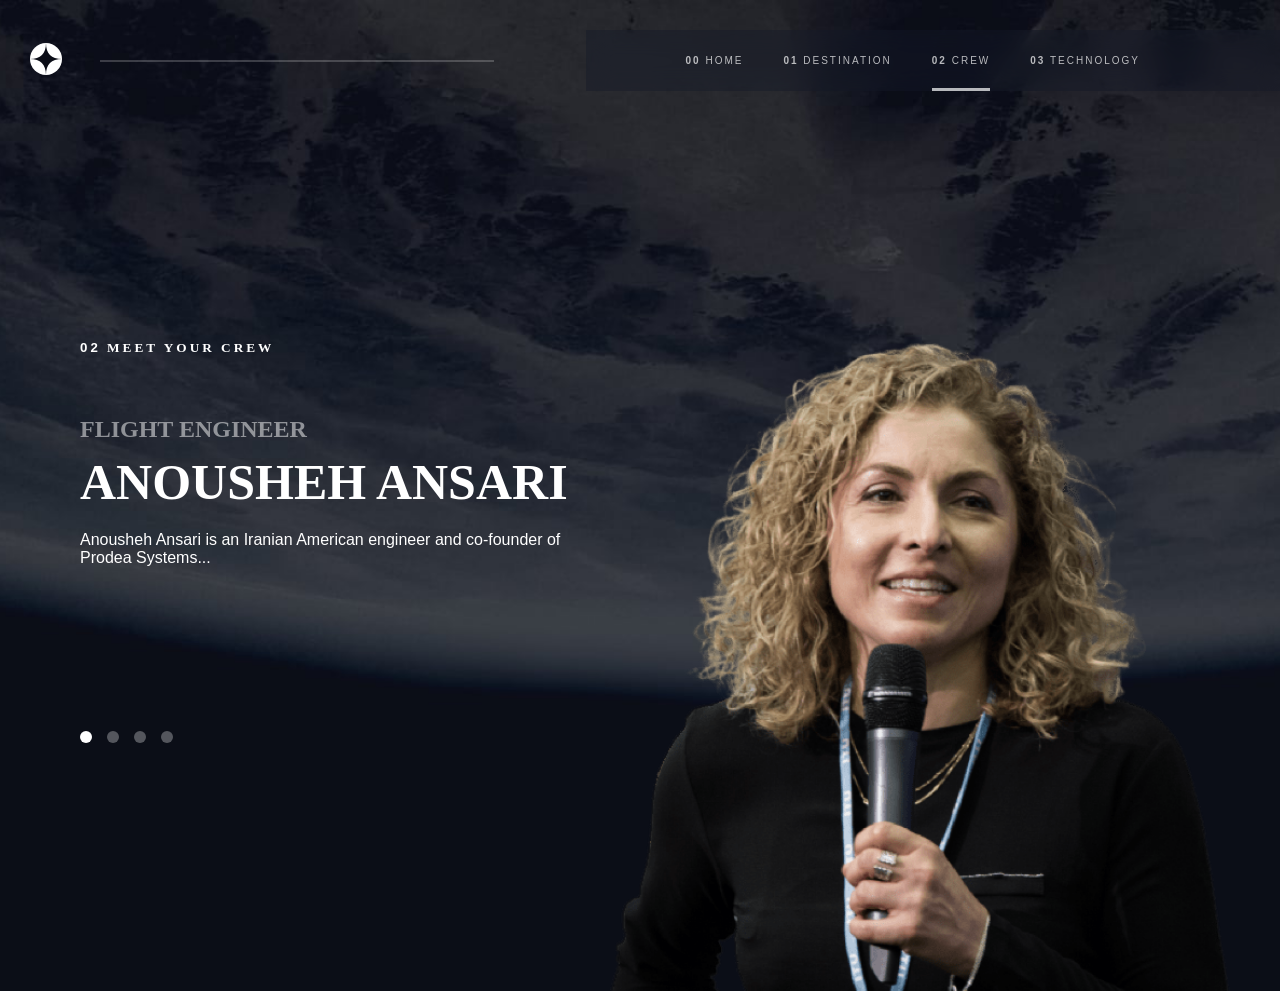
==== crew.html @ 25b7943a "Second Commit" ====
<!DOCTYPE html>
<html lang="en">
<head>
    <meta charset="UTF-8">
    <meta name="viewport" content="width=device-width, initial-scale=1.0">
    <link rel="stylesheet" href="crew.css">
    <title>Crew</title>
</head>
<body>
    <header class="navbar">
    <div class="logo">
        <img src="shared/logo.svg" alt="Logo">
    </div>
    <nav>
      <ul>
        <li><a href="index.html"><span>00</span> HOME</a></li>
        <li><a href="destination.html"><span>01</span> DESTINATION</a></li>
        <li class="active"><a href="crew.html"><span>02</span> CREW</a></li>
        <li><a href="technology.html"><span>03</span> TECHNOLOGY</a></li>
      </ul>
    </nav>
  </header>

     <section class="crew">

  <div class="left">
    <h5><span>02</span> MEET YOUR CREW</h5>

    <h4 id="role">FLIGHT ENGINEER</h4>
    <h1 id="name">ANOUSHEH ANSARI</h1>

    <p id="bio">
      Anousheh Ansari is an Iranian American engineer and co-founder of Prodea Systems...
    </p>

    <div class="dots">
      <span data-crew="0" class="active"></span>
      <span data-crew="1"></span>
      <span data-crew="2"></span>
      <span data-crew="3"></span>
    </div>
  </div>

  <div class="right">
    <img id="crew-img" src="crew/image-anousheh-ansari.png">
  </div>

  </section>
  <script src="crew.js"></script>
</body>
</html>
---- crew.css ----
* {
  margin: 0;
  padding: 0;
  box-sizing: border-box;
  font-family: 'Segoe UI', sans-serif;
}

body {
  background: url('crew/background-crew-desktop.jpg') no-repeat center/cover;
  color: white;
  min-height: 100vh;
}


.navbar {
  position: relative;
  display: flex;
  align-items: center;
  padding-left: 60px;
  margin-top: 30px;
  margin-left: -30px;
}


.navbar::before {
  content: "";
  position: absolute;
  top: 50%;
  left: 130px;
  right: 60%;           
  height: 1px;
  background: rgba(255,255,255,0.4);
  transform: translateY(-50%);
  z-index: 3;
}

.logo {
  position: relative;
  z-index: 2;
}



.logo img {
  width: 32px;
  height: auto;
  margin-right: 40px;
  flex-shrink: 0;   
}



nav {
  margin-left: auto;
  position: relative;
  z-index: 2;
}

nav ul {
  display: flex;
  gap: 40px;
  list-style: none;
  padding: 25px 140px 25px 100px;
  background: rgba(20, 25, 40, 0.4);
  backdrop-filter: blur(12px);
}


nav li {
  font-family: 'Barlow Condensed', sans-serif;
  font-size: 10px;
  letter-spacing: 2px;
  cursor: pointer;
  opacity: 0.7;
}

nav li {
  position: relative;
}


nav li::after {
  content: "";
  position: absolute;
  left: 0;
  bottom: -25px;
  width: 0;
  height: 3px;
  background: white;
  transition: width 0.3s ease;
}


nav li:hover::after,
nav li.active::after {
  width: 100%;
}

nav li a {
  text-decoration: none;
  color: white;
  display: inline-block;
}

nav li span{
  color: white;
  font-weight: 700;
}

.crew {
  position: relative;
  height: 100vh;   /* full screen like design */
  display: flex;
  align-items: center;
  padding: 80px 40px;
  max-width: 1200px;
  margin: 0 auto;
  overflow: hidden;
  min-height: calc(100vh - 100px);
}



.crew .left {
  display: flex;
  flex-direction: column;
  justify-content: center;
  width: 45%;
  z-index: 2;
}

/* Prevent jumping */
#bio {
  min-height: 120px;
  margin-bottom: 40px;
}

.crew h5 {
  margin-bottom: 60px;
  letter-spacing: 3px;
  font-family: 'Barlow Condensed';
}

#role {
  font-family: 'Bellefair';
  font-size: 24px;
  opacity: 0.5;
  margin-bottom: 10px;
}

#name {
  font-family: 'Bellefair';
  font-size: 50px;
  margin-bottom: 20px;
}



/* RIGHT IMAGE */
.crew .right {
  width: 45%;
  display: flex;
  justify-content: center;
  align-items: flex-end;
  position: absolute;
  right: 50px;
  bottom: 0;

}

#crew-img {
  height: 85vh; 
  max-height: 650px;   /* control size */
  object-fit: contain;
  display: block;
}

/* DOTS */
.dots {
  margin-top: 40px;
  display: flex;
  gap: 15px;
}

.dots span {
  width: 12px;
  height: 12px;
  background: white;
  opacity: 0.3;
  border-radius: 50%;
  cursor: pointer;
  transition: 0.3s;
}

.dots span.active {
  opacity: 1;
}

.dots span:hover {
  opacity: 0.6;
}
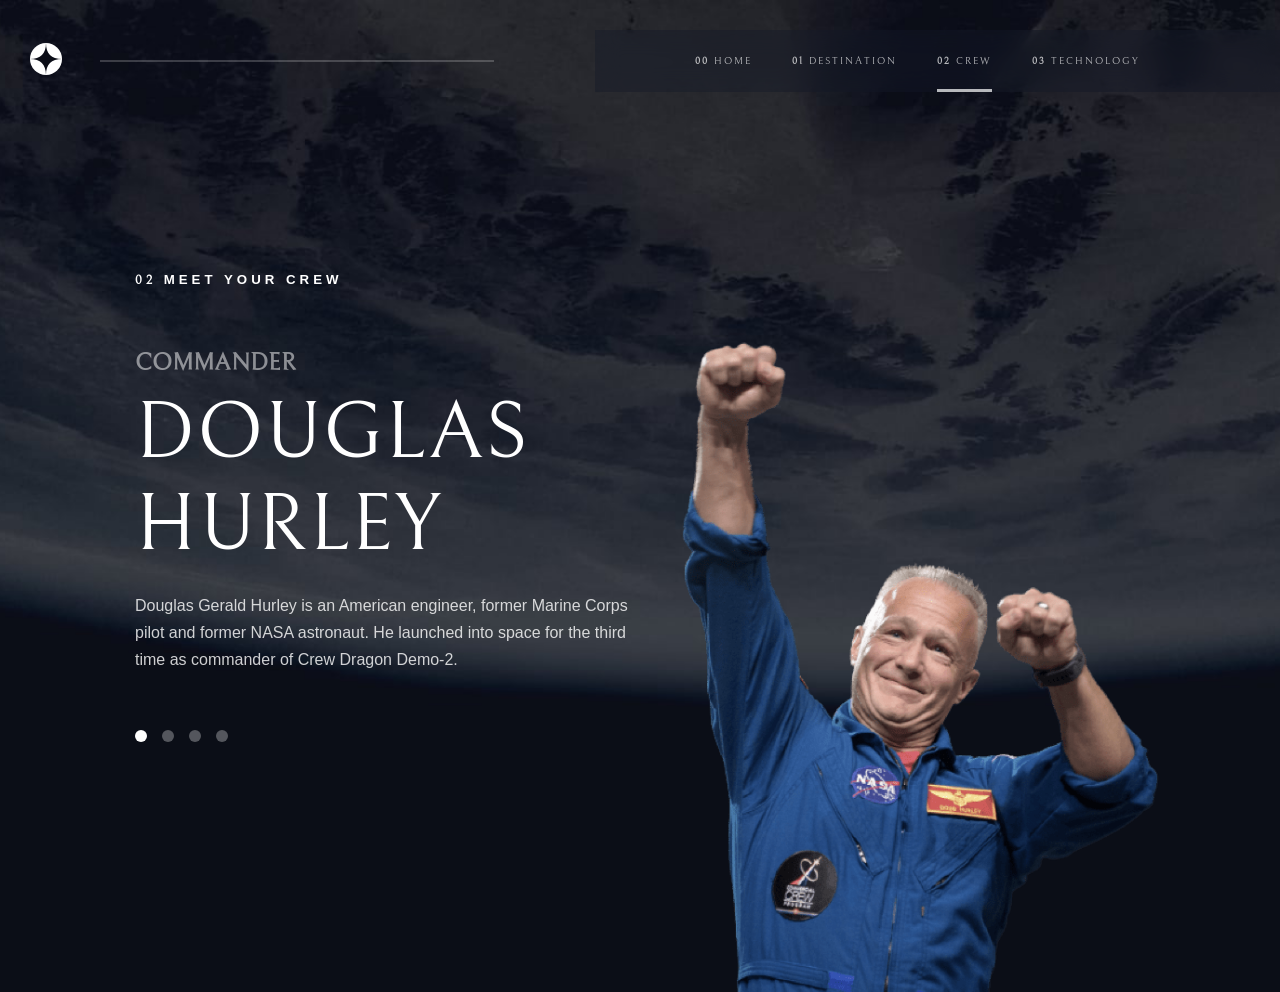
==== commit a629c8ff: "third Commit" ====
--- a/crew.html
+++ b/crew.html
@@ -3,6 +3,7 @@
 <head>
     <meta charset="UTF-8">
     <meta name="viewport" content="width=device-width, initial-scale=1.0">
+    <link href="https://fonts.googleapis.com/css2?family=Bellefair&display=swap" rel="stylesheet">
     <link rel="stylesheet" href="crew.css">
     <title>Crew</title>
 </head>
@@ -26,11 +27,11 @@
   <div class="left">
     <h5><span>02</span> MEET YOUR CREW</h5>
 
-    <h4 id="role">FLIGHT ENGINEER</h4>
-    <h1 id="name">ANOUSHEH ANSARI</h1>
+    <h4 id="role">COMMANDER</h4>
+    <h1 id="name">DOUGLAS HURLEY</h1>
 
     <p id="bio">
-      Anousheh Ansari is an Iranian American engineer and co-founder of Prodea Systems...
+      Douglas Gerald Hurley is an American engineer, former Marine Corps pilot and former NASA astronaut. He launched into space for the third time as commander of Crew Dragon Demo-2.
     </p>
 
     <div class="dots">
@@ -42,7 +43,7 @@
   </div>
 
   <div class="right">
-    <img id="crew-img" src="crew/image-anousheh-ansari.png">
+    <img id="crew-img" src="crew/image-douglas-hurley.png">
   </div>
 
   </section>
--- a/crew.css
+++ b/crew.css
@@ -1,14 +1,23 @@
+h1 {
+  font-family: 'Bellefair', serif;
+  font-weight: 400;
+  letter-spacing: 2px;
+}
+
+
 * {
   margin: 0;
   padding: 0;
   box-sizing: border-box;
-  font-family: 'Segoe UI', sans-serif;
+  font-family: 'Bellefair', serif;
 }
 
 body {
   background: url('crew/background-crew-desktop.jpg') no-repeat center/cover;
   color: white;
   min-height: 100vh;
+  /* -webkit-font-smoothing: antialiased;
+  -moz-osx-font-smoothing: grayscale; */
 }
 
 
@@ -109,7 +118,7 @@
 
 .crew {
   position: relative;
-  height: 100vh;   /* full screen like design */
+  height: 100vh; 
   display: flex;
   align-items: center;
   padding: 80px 40px;
@@ -128,35 +137,65 @@
   width: 45%;
   z-index: 2;
 }
-
-/* Prevent jumping */
+ 
+.crew .left {
+  position: relative;
+  width: 45%;
+}
+
+.crew .left {
+  display: flex;
+  flex-direction: column;
+  justify-content: space-between;
+  height: 500px; 
+  margin-left: 55px;
+  margin-top: -40px;
+}
+
+
+
 #bio {
   min-height: 120px;
-  margin-bottom: 40px;
+  margin-bottom: 60px;
+}
+
+
+#bio {
+  font-family: 'Barlow', sans-serif;
+  line-height: 1.7;
+  opacity: 0.8;
 }
 
 .crew h5 {
+  font-family: 'Barlow Condensed', sans-serif;
   margin-bottom: 60px;
-  letter-spacing: 3px;
-  font-family: 'Barlow Condensed';
-}
+  letter-spacing: 4px;
+}
+
+
+
+
 
 #role {
-  font-family: 'Bellefair';
+  font-family: 'Bellefair', serif;
   font-size: 24px;
   opacity: 0.5;
   margin-bottom: 10px;
 }
 
 #name {
-  font-family: 'Bellefair';
-  font-size: 50px;
+  /* font-size: 50px; */
   margin-bottom: 20px;
 }
-
-
-
-/* RIGHT IMAGE */
+#name{
+font-family: 'Bellefair', serif;
+  font-size: 80px;
+  letter-spacing: 2px;
+}
+
+
+
+
 .crew .right {
   width: 45%;
   display: flex;
@@ -170,14 +209,22 @@
 
 #crew-img {
   height: 85vh; 
-  max-height: 650px;   /* control size */
+  max-height: 650px;   
   object-fit: contain;
   display: block;
 }
 
-/* DOTS */
+
 .dots {
   margin-top: 40px;
+  display: flex;
+  gap: 15px;
+}
+
+.dots {
+  position: absolute;
+  bottom: 30px;   
+  left: 0px;
   display: flex;
   gap: 15px;
 }
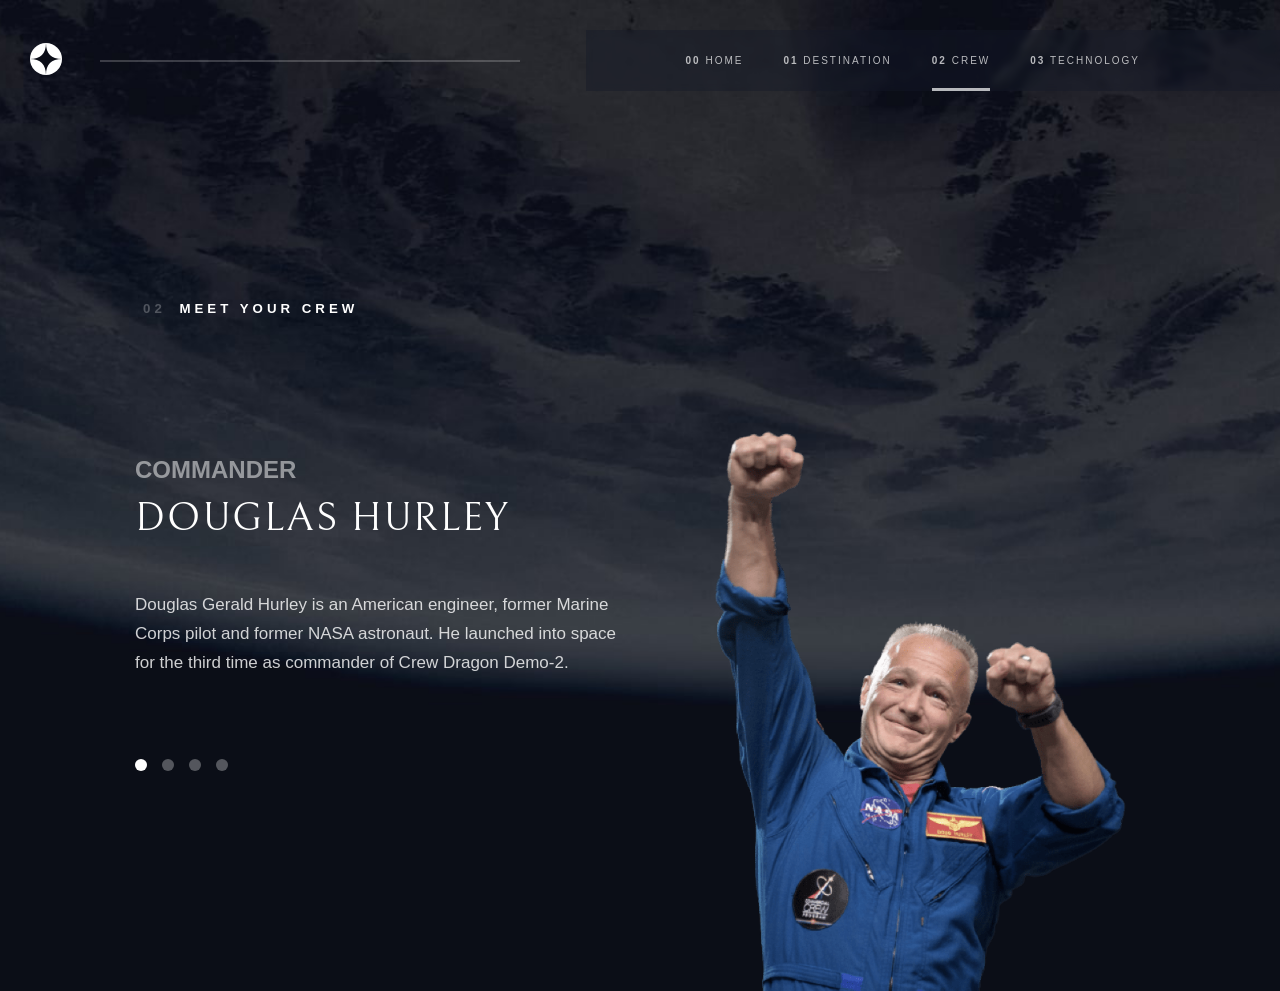
==== commit 9f250128: "Mobile Responsive Day 3" ====
--- a/crew.html
+++ b/crew.html
@@ -20,12 +20,40 @@
         <li><a href="technology.html"><span>03</span> TECHNOLOGY</a></li>
       </ul>
     </nav>
+    <img src="shared/icon-hamburger.svg" class="menu-open" id="menuOpen">
+    
+    <nav class="mobile-nav" id="mobileNav">
+
+    <img src="shared/icon-close.svg" class="menu-close" id="menuClose">
+
+    
+      <ul>
+        <li><a href="index.html"><span>00</span> HOME</a></li>
+        <li><a href="destination.html"><span>01</span> DESTINATION</a></li>
+        <li class="active"><a href="crew.html"><span>02</span> CREW</a></li>
+        <li><a href="technology.html"><span>03</span> TECHNOLOGY</a></li>
+      </ul>
+    
+    </nav>
   </header>
 
      <section class="crew">
 
   <div class="left">
     <h5><span>02</span> MEET YOUR CREW</h5>
+    
+    <div class="mobile-crew">
+
+  <img id="crew-img-mobile" src="crew/image-douglas-hurley.png">
+
+  <div class="mobile-dots">
+    <span data-crew="0" class="active"></span>
+    <span data-crew="1"></span>
+    <span data-crew="2"></span>
+    <span data-crew="3"></span>
+  </div>
+
+</div>
 
     <h4 id="role">COMMANDER</h4>
     <h1 id="name">DOUGLAS HURLEY</h1>
@@ -34,7 +62,7 @@
       Douglas Gerald Hurley is an American engineer, former Marine Corps pilot and former NASA astronaut. He launched into space for the third time as commander of Crew Dragon Demo-2.
     </p>
 
-    <div class="dots">
+    <div class="dots desktop-dots">
       <span data-crew="0" class="active"></span>
       <span data-crew="1"></span>
       <span data-crew="2"></span>
--- a/crew.css
+++ b/crew.css
@@ -4,20 +4,28 @@
   letter-spacing: 2px;
 }
 
+.mobile-crew {
+  display: none;
+}
+
+
+.menu-open,
+.mobile-nav {
+  display: none;
+}
 
 * {
   margin: 0;
   padding: 0;
   box-sizing: border-box;
-  font-family: 'Bellefair', serif;
-}
+  font-family: 'Segoe UI', sans-serif;
+}
+
 
 body {
   background: url('crew/background-crew-desktop.jpg') no-repeat center/cover;
   color: white;
   min-height: 100vh;
-  /* -webkit-font-smoothing: antialiased;
-  -moz-osx-font-smoothing: grayscale; */
 }
 
 
@@ -36,7 +44,7 @@
   position: absolute;
   top: 50%;
   left: 130px;
-  right: 60%;           
+  right: 58%;           
   height: 1px;
   background: rgba(255,255,255,0.4);
   transform: translateY(-50%);
@@ -71,7 +79,7 @@
   list-style: none;
   padding: 25px 140px 25px 100px;
   background: rgba(20, 25, 40, 0.4);
-  backdrop-filter: blur(12px);
+  backdrop-filter: blur(3px);
 }
 
 
@@ -157,19 +165,26 @@
 #bio {
   min-height: 120px;
   margin-bottom: 60px;
-}
-
-
-#bio {
+
   font-family: 'Barlow', sans-serif;
+  font-size: 17px;
   line-height: 1.7;
   opacity: 0.8;
+  margin-top: -180px;
 }
 
 .crew h5 {
   font-family: 'Barlow Condensed', sans-serif;
   margin-bottom: 60px;
   letter-spacing: 4px;
+  margin-top: 30px;
+}
+
+.crew .left h5 span{
+  opacity: 0.25;
+  font-weight: 700;
+  margin-right: 6px;
+  margin-left: 8px;
 }
 
 
@@ -177,19 +192,20 @@
 
 
 #role {
-  font-family: 'Bellefair', serif;
+  font-family: 'Barlow Condensed', sans-serif;
   font-size: 24px;
   opacity: 0.5;
-  margin-bottom: 10px;
+  margin-bottom: -120px;
+  margin-top: -250px;
 }
 
 #name {
-  /* font-size: 50px; */
-  margin-bottom: 20px;
+  margin-bottom: -100px;
+  margin-top: -200px;
 }
 #name{
-font-family: 'Bellefair', serif;
-  font-size: 80px;
+  font-family: 'Bellefair', serif;
+  font-size: 40px;
   letter-spacing: 2px;
 }
 
@@ -208,8 +224,11 @@
 }
 
 #crew-img {
-  height: 85vh; 
-  max-height: 650px;   
+  height: 75vh;
+  max-height: 560px;
+  max-width: 480px;
+  width: auto;
+
   object-fit: contain;
   display: block;
 }
@@ -223,7 +242,7 @@
 
 .dots {
   position: absolute;
-  bottom: 30px;   
+  bottom: 0px;   
   left: 0px;
   display: flex;
   gap: 15px;
@@ -246,3 +265,309 @@
 .dots span:hover {
   opacity: 0.6;
 }
+
+
+@media (max-width: 768px) {
+
+  body {
+    background: url('home/background-home-mobile.jpg') no-repeat center/cover;
+    min-height: 100vh;
+  }
+  .navbar::before{
+    display: none;
+  }
+  
+  .navbar {
+    padding: 25px;
+    margin: 0;
+  }
+
+  nav ul {
+    display: none;
+  }
+
+  .logo img {
+    width: 40px;
+  }
+
+   .menu-open,
+  .mobile-nav {
+    display: block;
+  }
+   
+  .navbar {
+    padding: 25px;
+    margin: 0;
+    position: relative;
+    z-index: 1000;
+  }
+
+  
+  .menu-open {
+    width: 24px;
+    cursor: pointer;
+
+    position: absolute;
+    right: 25px;
+    top: 30px;
+  }
+
+
+  .mobile-nav {
+    position: fixed;
+    top: 0;
+    right: -100%;
+
+    width: 75%;
+    height: 100vh;
+
+    background: rgba(11, 13, 23, 0.95);
+    backdrop-filter: blur(20px);
+
+    padding: 120px 30px;
+
+    transition: 0.4s ease;
+
+    z-index: 999;
+  }
+
+  .mobile-nav li a {
+   display: flex;
+   align-items: center;
+   gap: 12px;
+   white-space: nowrap;
+   position: relative;
+   width: 100%;
+   padding-bottom: 12px;
+ }
+ 
+  .mobile-nav.active {
+    right: 0;
+  }
+ .mobile-nav li::after {
+  content: "";
+  position: absolute;
+
+  left: 0;
+  bottom: 0;
+
+  width: 100%;
+  height: 2px;
+
+  background: white;
+
+  transform: scaleX(0);
+  transform-origin: left;
+
+  transition: 0.3s ease;
+}
+
+.mobile-nav li.active::after {
+ transform: scaleX(1);
+}
+  .menu-close {
+    width: 22px;
+
+    position: absolute;
+    top: 30px;
+    right: 25px;
+
+    cursor: pointer;
+  }
+
+  
+  .mobile-nav ul {
+    display: flex;
+    flex-direction: column;
+    gap: 35px;
+    padding-left: 20px;
+    list-style: none;
+  }
+
+  .mobile-nav li a {
+    color: white;
+    text-decoration: none;
+
+    font-family: 'Barlow Condensed', sans-serif;
+    letter-spacing: 3px;
+    font-size: 16px;
+    display: block;
+   width: 100%;
+   padding-bottom: 6px;
+  }
+
+  .mobile-nav li span {
+    font-weight: 700;
+    margin-right: 12px;
+  }
+
+  .mobile-nav li::after {
+  display: none;
+}
+ 
+.mobile-nav li {
+  position: relative;
+  width: fit-content;
+}
+
+.mobile-nav li::after {
+  content: "";
+  position: absolute;
+
+  left: 0;
+  bottom: -6px;
+
+  width: 0%;
+  height: 2px;
+
+  background: white;
+  transition: 0.3s ease;
+}
+
+.mobile-nav li:hover::after,
+.mobile-nav li.active::after {
+  width: 100%;
+}
+
+.mobile-nav li.active a {
+  border-bottom: 2px solid white;
+  padding-bottom: 6px;
+}
+
+ body {
+    background: url('crew/background-crew-mobile.jpg') no-repeat center/cover;
+    min-height: 100vh;
+    overflow-x: hidden;
+  }
+
+
+
+
+
+  .crew {
+    display: flex;
+    flex-direction: column;
+
+    align-items: center;
+    justify-content: flex-start;
+
+    text-align: center;
+
+    padding: 15px;
+
+    min-height: 100vh;
+  }
+
+  .crew .left {
+    width: 100%;
+
+    display: flex;
+    flex-direction: column;
+    align-items: center;
+
+    margin: 0;
+    padding: 0;
+
+    height: auto;
+  }
+
+
+
+  
+  .crew h5 {
+    font-size: 16px;
+    letter-spacing: 3px;
+    margin-top: 0;
+    margin-bottom: 15px;
+  }
+
+  .crew .right,
+  .crew .left > .dots:not(.mobile-dots) {
+     display: none;
+}
+
+  .desktop-dots {
+     display: none;
+  }
+  .mobile-crew {
+    display: flex;
+    flex-direction: column;
+    align-items: center;
+
+    margin-bottom: 15px;
+  }
+
+  #crew-img-mobile {
+    width: 160px;
+    height: auto;
+    margin:12px;
+  }
+
+  .mobile-dots {
+    display: flex;
+    gap: 12px;
+    margin-bottom: 20px;
+    margin-top: 10px;
+  }
+
+  /* RESET DESKTOP TEXT STYLES */
+  #role,
+  #name,
+  #bio {
+    margin: 0;
+    padding: 0;
+
+    position: static;
+    transform: none;
+  }
+
+  #role {
+    font-size: 14px;
+    opacity: 0.5;
+    margin-bottom: 6px;
+  }
+
+  #name {
+    font-size: 30px;
+    line-height: 1.05;
+
+    margin-bottom: 12px;
+  }
+
+  #bio {
+    width: 88%;
+    max-width: 300px;
+
+    font-size: 14px;
+    line-height: 1.6;
+
+    margin: 0 auto;
+  }
+
+  .mobile-dots {
+  display: flex;
+  gap: 15px;
+
+  margin-bottom: 25px;
+}
+
+.mobile-dots span {
+  width: 10px;
+  height: 10px;
+
+  border-radius: 50%;
+
+  background: rgba(255,255,255,0.3);
+
+  cursor: pointer;
+}
+
+.mobile-dots span.active {
+  background: white;
+}
+
+}
+
+
+
+
